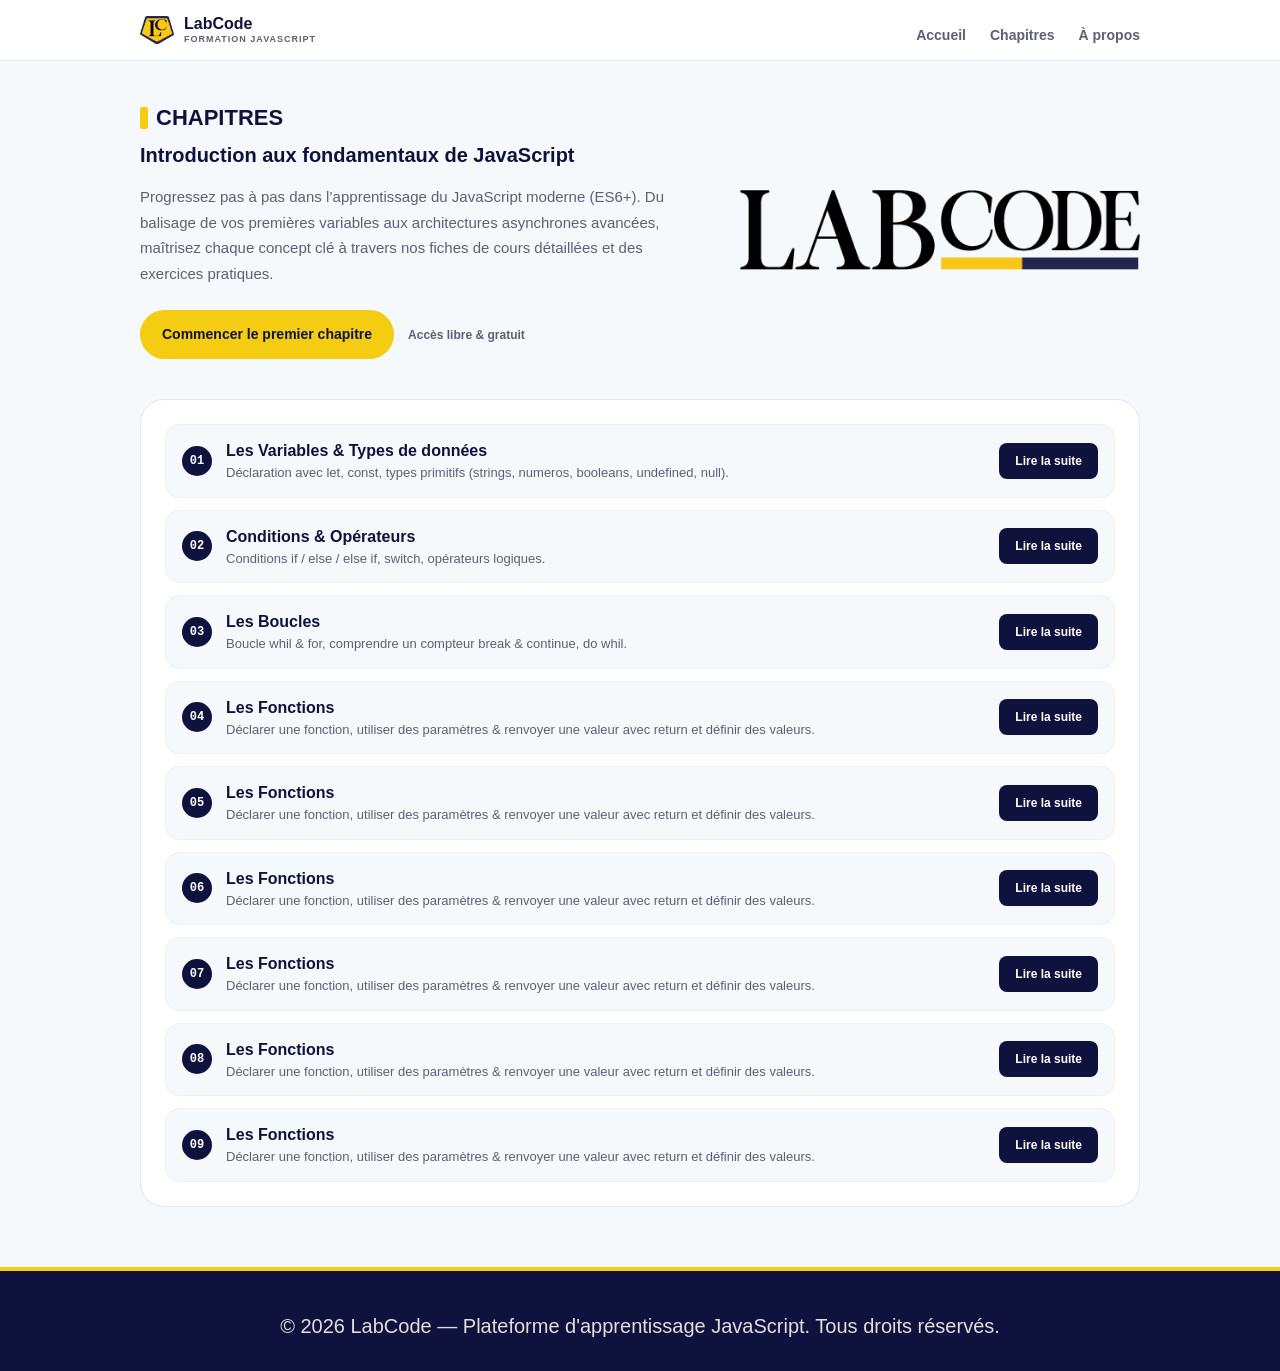
==== chapitre.html @ 1307b96b "Ajout de la structure" ====
<!DOCTYPE html>
<html lang="fr">
<head>
  <meta charset="utf-8">
  <meta name="viewport" content="width=device-width, initial-scale=1.0">
  <title>Formation JavaScript</title>
  <link rel="shortcut icon" href="./img/03-Logo_favicon.png" type="image/x-icon">
  <link rel="stylesheet" href="./chapitre.css">
</head>
<body>
<!-- Header -->
<header class="bg-header">
  <div class="header-interieur">
    <a class="logo" href="./index.html">
      <div class="logo-icon">
        <img src="./img/01-Logo.png" alt="logo">
      </div>
      <div class="logo-text">
        <span class="logo-titre">LabCode</span>
        <span class="logo-sous-titre">FORMATION JAVASCRIPT</span>
      </div>
    </a>
    <!-- Navigation -->
    <nav class="main-nav">
      <!-- Animation  du menu ul-link-->
      <a class="nav-link ul-link" href="./index.html">Accueil</a>
      <a class="nav-link ul-link" href="index.html">Chapitres</a>
      <a class="nav-link ul-link" href="#">À propos</a>
    </nav>
  </div>
</header>
<!-- main contenu -->
<main class="main-contenu">
  <!-- Hero -->
  <section class="hero">
    <div class="hero-gauche">
      <div class="hero-chtapitres">
        <div class="hero-titre-bar"></div>
        <h1 class="hero-titre">Chapitres</h1>
      </div>
      <h2 class="hero-sous-titre">Introduction aux fondamentaux de JavaScript</h2>
      <p class="hero-text">
        Progressez pas à pas dans l’apprentissage du JavaScript moderne (ES6+). Du balisage de vos premières variables aux architectures asynchrones avancées, maîtrisez chaque concept clé à travers nos fiches de cours détaillées et des exercices pratiques.
      </p>
      <div class="hero-cta">
        <a class="btn-Chapitres" href="#chapitre-01">
          <span>Commencer le premier chapitre</span>
        </a>
        <span class="hero-note">Accès libre &amp; gratuit</span>
      </div>
    </div>
    <!-- Logo à droite  -->
    <div class="hero-droite">
      <img src="./img/02-Logo.png" alt="">
    </div>
  </section>
  <!-- Liste des chapitres -->
  <section class="chapitres">
    <div class="chapitres-list" id="chapitres-list">
      <!-- Chapitre 01 -->
      <article class="chapitre-ranger" id="chapitre-01">
        <!-- Partie gauche  -->
        <div class="chapitre-main">
          <div class="chapitre-numero">01</div>
          <div>
            <h3 class="chapitre-titre">Les Variables &amp; Types de données</h3>
            <p class="chapitre-desc">Déclaration avec let, const, types primitifs (strings, numeros, booleans, undefined, null).</p>
          </div>
        </div>
        <!-- Partie droite Bouton  -->
          <a class="chapitre-btn" href="#">
            <span>Lire la suite</span>
          </a>
      </article>
      <!-- Chapitre 02 -->
      <article class="chapitre-ranger">
        <!-- Partie gauche  -->
        <div class="chapitre-main">
          <div class="chapitre-numero">02</div>
          <div>
            <h3 class="chapitre-titre">Conditions &amp; Opérateurs</h3>
            <p class="chapitre-desc">Conditions if / else / else if, switch, opérateurs logiques.</p>
          </div>
        </div>
        <!-- Partie droite Bouton  -->
          <a class="chapitre-btn" href="#">
            <span>Lire la suite</span>
          </a>
      </article>
      <!-- Chapitre 03 -->
      <article class="chapitre-ranger">
        <!-- Partie gauche  -->
        <div class="chapitre-main">
          <div class="chapitre-numero">03</div>
          <div>
            <h3 class="chapitre-titre">Les Boucles</h3>
            <p class="chapitre-desc">Boucle whil &amp; for, comprendre un compteur  break &amp; continue, do whil.</p>
          </div>
        </div>
        <!-- Partie droite Bouton  -->
          <a class="chapitre-btn" href="./Les_Chapitres/boucles.html">
            <span>Lire la suite</span>
          </a>
      </article>
            <!-- Chapitre 04 -->
      <article class="chapitre-ranger">
        <!-- Partie gauche  -->
        <div class="chapitre-main">
          <div class="chapitre-numero">04</div>
          <div>
            <h3 class="chapitre-titre">Les Fonctions</h3>
            <p class="chapitre-desc">Déclarer une fonction, utiliser des paramètres &amp; renvoyer une valeur avec return et définir des valeurs.</p>
          </div>
        </div>
        <!-- Partie droite Bouton  -->
          <a class="chapitre-btn" href="./Les_Chapitres/fonctions.html">
            <span>Lire la suite</span>
          </a>
      </article>
      <!-- Chapitre 05 -->
      <article class="chapitre-ranger">
        <!-- Partie gauche  -->
        <div class="chapitre-main">
          <div class="chapitre-numero">05</div>
          <div>
            <h3 class="chapitre-titre">Les Fonctions</h3>
            <p class="chapitre-desc">Déclarer une fonction, utiliser des paramètres &amp; renvoyer une valeur avec return et définir des valeurs.</p>
          </div>
        </div>
        <!-- Partie droite Bouton  -->
          <a class="chapitre-btn" href="#">
            <span>Lire la suite</span>
          </a>
      </article>
            <!-- Chapitre 06 -->
      <article class="chapitre-ranger">
        <!-- Partie gauche  -->
        <div class="chapitre-main">
          <div class="chapitre-numero">06</div>
          <div>
            <h3 class="chapitre-titre">Les Fonctions</h3>
            <p class="chapitre-desc">Déclarer une fonction, utiliser des paramètres &amp; renvoyer une valeur avec return et définir des valeurs.</p>
          </div>
        </div>
        <!-- Partie droite Bouton  -->
          <a class="chapitre-btn" href="#">
            <span>Lire la suite</span>
          </a>
      </article>
      <!-- Chapitre 07 -->
      <article class="chapitre-ranger">
        <!-- Partie gauche  -->
        <div class="chapitre-main">
          <div class="chapitre-numero">07</div>
          <div>
            <h3 class="chapitre-titre">Les Fonctions</h3>
            <p class="chapitre-desc">Déclarer une fonction, utiliser des paramètres &amp; renvoyer une valeur avec return et définir des valeurs.</p>
          </div>
        </div>
        <!-- Partie droite Bouton  -->
          <a class="chapitre-btn" href="#">
            <span>Lire la suite</span>
          </a>
      </article>
      <!-- Chapitre 08 -->
      <article class="chapitre-ranger">
        <!-- Partie gauche  -->
        <div class="chapitre-main">
          <div class="chapitre-numero">08</div>
          <div>
            <h3 class="chapitre-titre">Les Fonctions</h3>
            <p class="chapitre-desc">Déclarer une fonction, utiliser des paramètres &amp; renvoyer une valeur avec return et définir des valeurs.</p>
          </div>
        </div>
        <!-- Partie droite Bouton  -->
          <a class="chapitre-btn" href="#">
            <span>Lire la suite</span>
          </a>
      </article>
      <!-- Chapitre 09 -->
      <article class="chapitre-ranger">
        <!-- Partie gauche  -->
        <div class="chapitre-main">
          <div class="chapitre-numero">09</div>
          <div>
            <h3 class="chapitre-titre">Les Fonctions</h3>
            <p class="chapitre-desc">Déclarer une fonction, utiliser des paramètres &amp; renvoyer une valeur avec return et définir des valeurs.</p>
          </div>
        </div>
        <!-- Partie droite Bouton  -->
          <a class="chapitre-btn" href="#">
            <span>Lire la suite</span>
          </a>
      </article>
  </section>
</main>
<!-- Footer -->
<footer class="bg-footer">
  <div class="footer-interieur">
    <div class="footer-copyR">
      <p>© 2026 LabCode — Plateforme d'apprentissage JavaScript. Tous droits réservés.</p>
    </div>
  </div>
</footer>
</body>
</html>
---- chapitre.css ----
/* Riset */
* {
  margin: 0;
  padding: 0;
  box-sizing: border-box;
}

body {
  font-family: "Nunito Sans", Arial, sans-serif;
  background-color: #f6f9fc;
  color: #0f123c;
  line-height: 1.5;
}

/* Header */
.bg-header {
  background-color: #ffffff;
  border-bottom: 1px solid #e3e8ef;
  position: sticky;
  top: 0;
  z-index: 10;
}

.header-interieur {
  max-width: 1000px;
  margin: 0 auto;
  height: 60px;
  display: flex;
  justify-content: space-between;
  align-items: center;
}

/* Logo */
.logo {
  display: flex;
  align-items: center;
  gap: 10px;
}

a {
  text-decoration: none;
}

img {
  max-width: 100%;
  display: block;
}

.logo-icon img {
  width: 34px;
  height: auto;
}

.logo-text {
  display: flex;
  flex-direction: column;
}

.logo-titre {
  font-size: 16px;
  font-weight: 800;
  color: #0f123c;
  line-height: 1.2;
}

.logo-sous-titre {
  font-size: 9px;
  font-weight: 700;
  letter-spacing: 1px;
  color: #5b6075;
}

/* Navigation */
.main-nav {
  display: flex;
  gap: 24px;
}

.nav-link {
  font-size: 14px;
  font-weight: 600;
  color: #5b6075;
  padding: 18px 0 6px;
  border-bottom: 2px solid transparent;
}

.nav-link:hover {
  color: #0f123c;
}

/* Animation  du menu */
.ul-link {
    position: relative;
    display: inline-block;
}

.ul-link::after {
    content: "";
    position: absolute;
    bottom: -2px;
    left: 0;
    width: 100%;
    height: 2px;
    background: #f0bd00;
    transform: scaleX(0);
    transform-origin: right;
    transition: transform .3s ease;
}
.ul-link:hover::after {
    transform: scaleX(1);
    transform-origin: left;
}

/* Contenu */
.main-contenu {
  max-width: 1000px;
  margin: 0 auto;
  padding: 30px 0 60px;
}

/* Hero  */
.hero {
  display: flex;
  justify-content: space-between;
  align-items: center;
  gap: 40px;
  padding: 10px 0 40px;
}

.hero-gauche {
  width: 55%;
  animation: glisser 0.8s ease;
}

.hero-chtapitres {
  display: flex;
  align-items: center;
  gap: 8px;
}

.hero-titre-bar {
  width: 8px;
  height: 22px;
  background-color: #f4cc12;
  border-radius: 2px;
}

.hero-titre {
  font-size: 22px;
  font-weight: 800;
  text-transform: uppercase;
  color: #0f123c;
}

.hero-sous-titre {
  font-size: 20px;
  font-weight: 800;
  color: #0f123c;
  margin: 6px 0 14px;
}

.hero-text {
  font-size: 15px;
  color: #5b6075;
  line-height: 1.7;
  margin-bottom: 24px;
}

.hero-cta {
  display: flex;
  align-items: center;
  gap: 14px;
}

.btn-Chapitres {
  background-color: #f4cc12;
  color: #0f123c;
  font-size: 14px;
  font-weight: 800;
  padding: 14px 22px;
  border-radius: 30px;
  transition: background-color 0.3s;
}

.btn-Chapitres:hover {
  background-color: #ffdb2e;
  animation: pulsation 0.6s ease;
}

/* le bouton jaune effet */
@keyframes pulsation {
  0%   { transform: scale(1); }
  50%  { transform: scale(1.05); }
  100% { transform: scale(1); }
}

.hero-note {
  font-size: 12px;
  font-weight: 700;
  color: #5b6075;
}

/* Logo à droite */
.hero-droite {
  width: 40%;
  display: flex;
  justify-content: center;
  animation: apparition 1s ease;
}

.hero-right img {
  width: 360px;
  height: auto;
}

/* Liste des chapitres  */
.chapitres {
  background-color: #ffffff;
  border: 1px solid #e3e8ef;
  border-radius: 24px;
  padding: 24px;
}

.chapitres-list {
  display: flex;
  flex-direction: column;
  gap: 12px;
}

.chapitre-ranger {
  display: flex;
  justify-content: space-between;
  align-items: center;
  gap: 16px;
  background-color: #f6f9fc;
  border: 1px solid #edf0f5;
  border-radius: 14px;
  padding: 14px 16px;
  transition: transform 0.3s, box-shadow 0.3s;
  animation: apparition 0.6s ease both;
}

.chapitre-ranger:hover {
  transform: translateY(-3px);
  box-shadow: 0 6px 16px rgba(15, 18, 60, 0.12);
}

/* Chapitres effet*/
.chapitre-ranger:nth-child(1) { animation-delay: 0.1s; }
.chapitre-ranger:nth-child(2) { animation-delay: 0.2s; }
.chapitre-ranger:nth-child(3) { animation-delay: 0.3s; }
.chapitre-ranger:nth-child(4) { animation-delay: 0.4s; }
.chapitre-ranger:nth-child(5) { animation-delay: 0.5s; }
.chapitre-ranger:nth-child(6) { animation-delay: 0.6s; }
.chapitre-ranger:nth-child(7) { animation-delay: 0.7s; }
.chapitre-ranger:nth-child(8) { animation-delay: 0.8s; }
.chapitre-ranger:nth-child(9) { animation-delay: 0.9s; }

/* Partie gauche */
.chapitre-main {
  display: flex;
  align-items: center;
  gap: 14px;
}

.chapitre-numero {
  width: 30px;
  height: 30px;
  flex-shrink: 0;
  display: flex;
  justify-content: center;
  align-items: center;
  background-color: #0f123c;
  color: #ffffff;
  font-family: "Courier New", monospace;
  font-size: 12px;
  font-weight: 700;
  border-radius: 50%;
}

.chapitre-titre {
  font-size: 16px;
  font-weight: 800;
  color: #0f123c;
}

.chapitre-desc {
  font-size: 13px;
  color: #5b6075;
}

/* Partie droite Bouton */
.chapitre-btn {
  display: flex;
  align-items: center;
  gap: 16px;
  background-color: #0f123c;
  color: #ffffff;
  font-size: 12px;
  font-weight: 800;
  padding: 9px 16px;
  border-radius: 8px;
  white-space: nowrap;
  transition: background-color 0.3s, color 0.3s;
}

.chapitre-btn:hover {
  background-color: #f4cc12;
  color: #0f123c;
}

/* Apparition effet */
@keyframes apparition {
  from {
    opacity: 0;
    transform: translateY(20px);
  }
  to {
    opacity: 1;
    transform: translateY(0);
  }
}

/* effet gauche */
@keyframes glisser {
  from {
    opacity: 0;
    transform: translateX(-30px);
  }
  to {
    opacity: 1;
    transform: translateX(0);
  }
}

/* Footer */
.bg-footer {
  background-color: #0f123c;
  border-top: 4px solid #f4cc12;
  padding: 40px 20px 30px;
}

.footer-interieur {
  max-width: 1000px;
  margin: 0 auto;
  display: flex;
  flex-direction: column;
  align-items: center;
  gap: 16px;
}

.footer-copyR p {
  font-size: 20px;
  color: #dfdfdf;
  text-align: center;
}
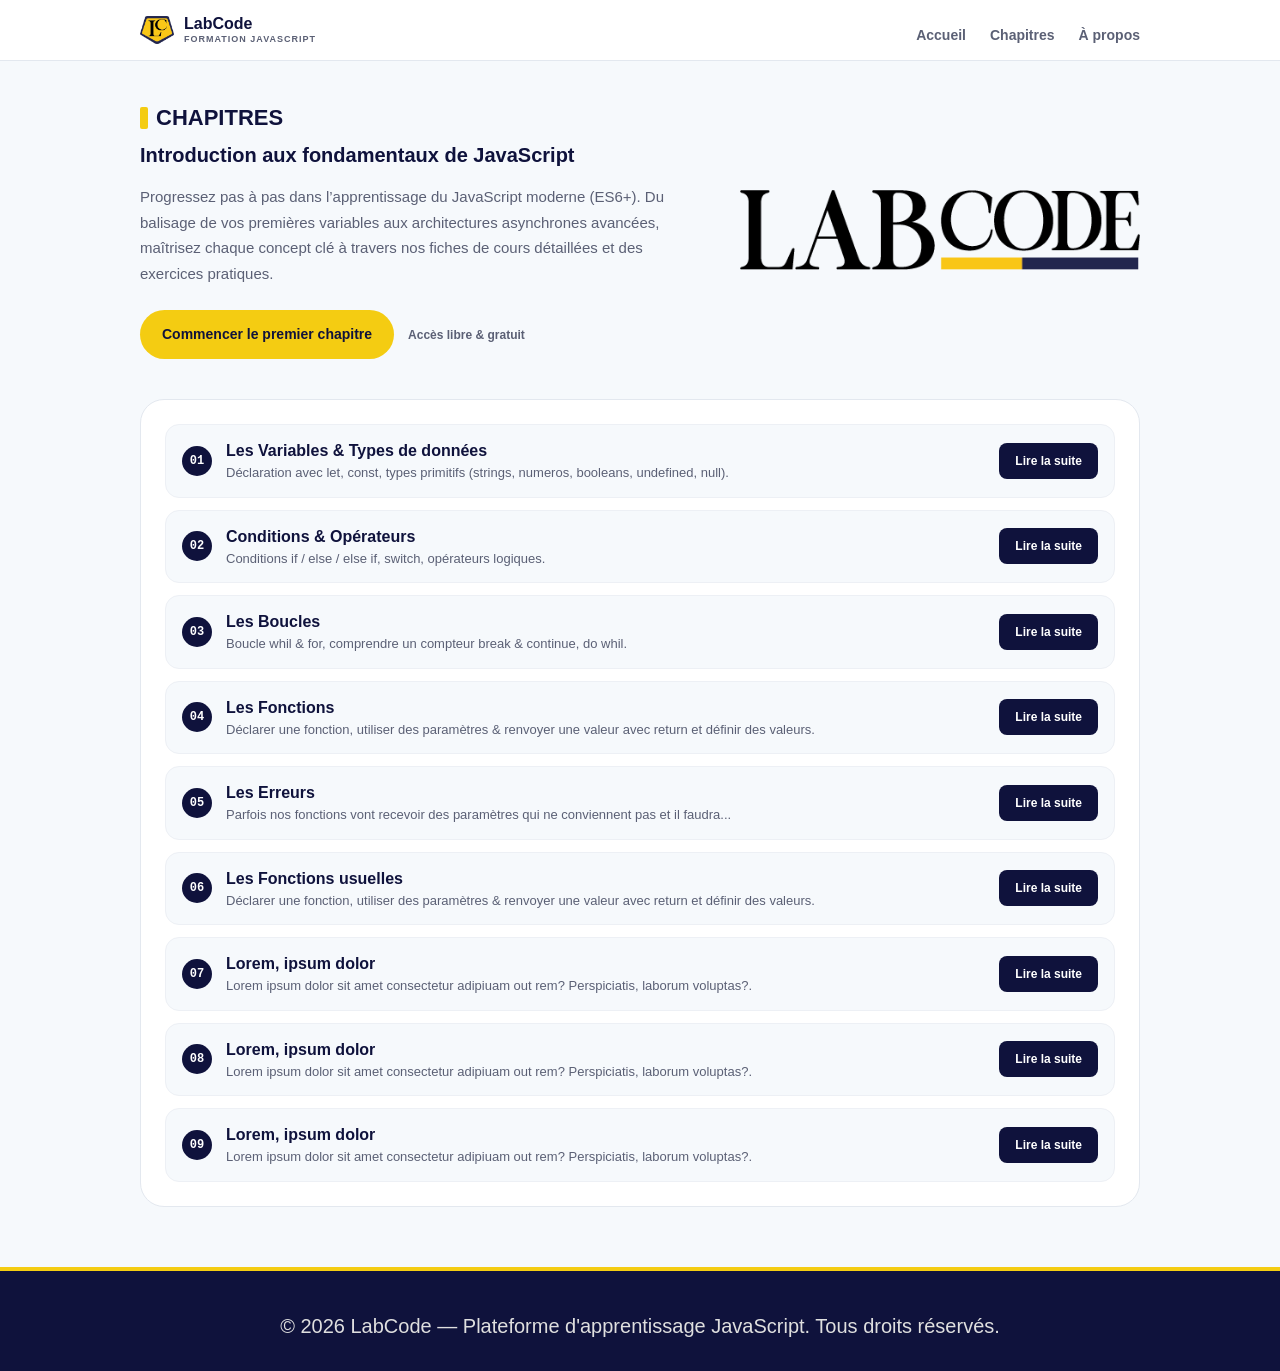
==== commit 7616d7ff: "finalisation de projet" ====
--- a/chapitre.html
+++ b/chapitre.html
@@ -4,8 +4,10 @@
   <meta charset="utf-8">
   <meta name="viewport" content="width=device-width, initial-scale=1.0">
   <title>Formation JavaScript</title>
+  <!-- Favicon -->
   <link rel="shortcut icon" href="./img/03-Logo_favicon.png" type="image/x-icon">
-  <link rel="stylesheet" href="./chapitre.css">
+  <!-- css -->
+  <link rel="stylesheet" href="./css/chapitre.css">
 </head>
 <body>
 <!-- Header -->
@@ -24,8 +26,8 @@
     <nav class="main-nav">
       <!-- Animation  du menu ul-link-->
       <a class="nav-link ul-link" href="./index.html">Accueil</a>
-      <a class="nav-link ul-link" href="index.html">Chapitres</a>
-      <a class="nav-link ul-link" href="#">À propos</a>
+      <a class="nav-link ul-link" href="./chapitre.html">Chapitres</a>
+      <a class="nav-link ul-link" href="./Apropos.html">À propos</a>
     </nav>
   </div>
 </header>
@@ -43,7 +45,7 @@
         Progressez pas à pas dans l’apprentissage du JavaScript moderne (ES6+). Du balisage de vos premières variables aux architectures asynchrones avancées, maîtrisez chaque concept clé à travers nos fiches de cours détaillées et des exercices pratiques.
       </p>
       <div class="hero-cta">
-        <a class="btn-Chapitres" href="#chapitre-01">
+        <a class="btn-Chapitres" href="./Les_Cours/variable.html">
           <span>Commencer le premier chapitre</span>
         </a>
         <span class="hero-note">Accès libre &amp; gratuit</span>
@@ -68,7 +70,7 @@
           </div>
         </div>
         <!-- Partie droite Bouton  -->
-          <a class="chapitre-btn" href="#">
+          <a class="chapitre-btn" href="./Les_Cours/variable.html">
             <span>Lire la suite</span>
           </a>
       </article>
@@ -83,7 +85,7 @@
           </div>
         </div>
         <!-- Partie droite Bouton  -->
-          <a class="chapitre-btn" href="#">
+          <a class="chapitre-btn" href="./Les_Cours/condition.html">
             <span>Lire la suite</span>
           </a>
       </article>
@@ -98,7 +100,7 @@
           </div>
         </div>
         <!-- Partie droite Bouton  -->
-          <a class="chapitre-btn" href="./Les_Chapitres/boucles.html">
+          <a class="chapitre-btn" href="./Les_Cours/boucles.html">
             <span>Lire la suite</span>
           </a>
       </article>
@@ -113,7 +115,7 @@
           </div>
         </div>
         <!-- Partie droite Bouton  -->
-          <a class="chapitre-btn" href="./Les_Chapitres/fonctions.html">
+          <a class="chapitre-btn" href="./Les_Cours/fonctions.html">
             <span>Lire la suite</span>
           </a>
       </article>
@@ -123,23 +125,53 @@
         <div class="chapitre-main">
           <div class="chapitre-numero">05</div>
           <div>
-            <h3 class="chapitre-titre">Les Fonctions</h3>
+            <h3 class="chapitre-titre">Les Erreurs</h3>
+            <p class="chapitre-desc">Parfois nos fonctions vont recevoir des paramètres qui ne conviennent pas et il faudra...</p>
+          </div>
+        </div>
+        <!-- Partie droite Bouton  -->
+          <a class="chapitre-btn" href="./Les_Cours/erreurs.html">
+            <span>Lire la suite</span>
+          </a>
+      </article>
+            <!-- Chapitre 06 -->
+      <article class="chapitre-ranger">
+        <!-- Partie gauche  -->
+        <div class="chapitre-main">
+          <div class="chapitre-numero">06</div>
+          <div>
+            <h3 class="chapitre-titre">Les Fonctions usuelles</h3>
             <p class="chapitre-desc">Déclarer une fonction, utiliser des paramètres &amp; renvoyer une valeur avec return et définir des valeurs.</p>
           </div>
         </div>
         <!-- Partie droite Bouton  -->
+          <a class="chapitre-btn" href="./Les_Cours/fonctions_usuelles.html">
+            <span>Lire la suite</span>
+          </a>
+      </article>
+      <!-- Chapitre 07 -->
+      <article class="chapitre-ranger">
+        <!-- Partie gauche  -->
+        <div class="chapitre-main">
+          <div class="chapitre-numero">07</div>
+          <div>
+            <h3 class="chapitre-titre">Lorem, ipsum dolor </h3>
+            <p class="chapitre-desc">Lorem ipsum dolor sit amet consectetur adipiuam out rem? Perspiciatis, laborum voluptas?.</p>
+          </div>
+        </div>
+        <!-- Partie droite Bouton  -->
           <a class="chapitre-btn" href="#">
             <span>Lire la suite</span>
           </a>
       </article>
-            <!-- Chapitre 06 -->
-      <article class="chapitre-ranger">
-        <!-- Partie gauche  -->
-        <div class="chapitre-main">
-          <div class="chapitre-numero">06</div>
-          <div>
-            <h3 class="chapitre-titre">Les Fonctions</h3>
-            <p class="chapitre-desc">Déclarer une fonction, utiliser des paramètres &amp; renvoyer une valeur avec return et définir des valeurs.</p>
+      <!-- Chapitre 08 -->
+      <article class="chapitre-ranger">
+        <!-- Partie gauche  -->
+        <div class="chapitre-main">
+          <div class="chapitre-numero">08</div>
+          <div>
+            <h3 class="chapitre-titre">Lorem, ipsum dolor </h3>
+            <p class="chapitre-desc">Lorem ipsum dolor sit amet consectetur adipiuam out rem? Perspiciatis, laborum voluptas?.</p>
           </div>
         </div>
         <!-- Partie droite Bouton  -->
@@ -147,44 +179,14 @@
             <span>Lire la suite</span>
           </a>
       </article>
-      <!-- Chapitre 07 -->
-      <article class="chapitre-ranger">
-        <!-- Partie gauche  -->
-        <div class="chapitre-main">
-          <div class="chapitre-numero">07</div>
-          <div>
-            <h3 class="chapitre-titre">Les Fonctions</h3>
-            <p class="chapitre-desc">Déclarer une fonction, utiliser des paramètres &amp; renvoyer une valeur avec return et définir des valeurs.</p>
-          </div>
-        </div>
-        <!-- Partie droite Bouton  -->
-          <a class="chapitre-btn" href="#">
-            <span>Lire la suite</span>
-          </a>
-      </article>
-      <!-- Chapitre 08 -->
-      <article class="chapitre-ranger">
-        <!-- Partie gauche  -->
-        <div class="chapitre-main">
-          <div class="chapitre-numero">08</div>
-          <div>
-            <h3 class="chapitre-titre">Les Fonctions</h3>
-            <p class="chapitre-desc">Déclarer une fonction, utiliser des paramètres &amp; renvoyer une valeur avec return et définir des valeurs.</p>
-          </div>
-        </div>
-        <!-- Partie droite Bouton  -->
-          <a class="chapitre-btn" href="#">
-            <span>Lire la suite</span>
-          </a>
-      </article>
       <!-- Chapitre 09 -->
       <article class="chapitre-ranger">
         <!-- Partie gauche  -->
         <div class="chapitre-main">
           <div class="chapitre-numero">09</div>
           <div>
-            <h3 class="chapitre-titre">Les Fonctions</h3>
-            <p class="chapitre-desc">Déclarer une fonction, utiliser des paramètres &amp; renvoyer une valeur avec return et définir des valeurs.</p>
+            <h3 class="chapitre-titre">Lorem, ipsum dolor </h3>
+            <p class="chapitre-desc">Lorem ipsum dolor sit amet consectetur adipiuam out rem? Perspiciatis, laborum voluptas?.</p>
           </div>
         </div>
         <!-- Partie droite Bouton  -->
--- a/css/chapitre.css
+++ b/css/chapitre.css
@@ -0,0 +1,356 @@
+/* Riset */
+* {
+  margin: 0;
+  padding: 0;
+  box-sizing: border-box;
+}
+
+body {
+  font-family: "Nunito Sans", Arial, sans-serif;
+  background-color: #f6f9fc;
+  color: #0f123c;
+  line-height: 1.5;
+}
+
+/* Header */
+.bg-header {
+  background-color: #ffffff;
+  border-bottom: 1px solid #e3e8ef;
+  position: sticky;
+  top: 0;
+  z-index: 10;
+}
+
+.header-interieur {
+  max-width: 1000px;
+  margin: 0 auto;
+  height: 60px;
+  display: flex;
+  justify-content: space-between;
+  align-items: center;
+}
+
+/* Logo */
+.logo {
+  display: flex;
+  align-items: center;
+  gap: 10px;
+}
+
+a {
+  text-decoration: none;
+}
+
+img {
+  max-width: 100%;
+  display: block;
+}
+
+.logo-icon img {
+  width: 34px;
+  height: auto;
+}
+
+.logo-text {
+  display: flex;
+  flex-direction: column;
+}
+
+.logo-titre {
+  font-size: 16px;
+  font-weight: 800;
+  color: #0f123c;
+  line-height: 1.2;
+}
+
+.logo-sous-titre {
+  font-size: 9px;
+  font-weight: 700;
+  letter-spacing: 1px;
+  color: #5b6075;
+}
+
+/* Navigation */
+.main-nav {
+  display: flex;
+  gap: 24px;
+}
+
+.nav-link {
+  font-size: 14px;
+  font-weight: 600;
+  color: #5b6075;
+  padding: 18px 0 6px;
+  border-bottom: 2px solid transparent;
+}
+
+.nav-link:hover {
+  color: #0f123c;
+}
+
+/* Animation  du menu */
+.ul-link {
+    position: relative;
+    display: inline-block;
+}
+
+.ul-link::after {
+    content: "";
+    position: absolute;
+    bottom: -2px;
+    left: 0;
+    width: 100%;
+    height: 2px;
+    background: #f0bd00;
+    transform: scaleX(0);
+    transform-origin: right;
+    transition: transform .3s ease;
+}
+.ul-link:hover::after {
+    transform: scaleX(1);
+    transform-origin: left;
+}
+
+/* Contenu */
+.main-contenu {
+  max-width: 1000px;
+  margin: 0 auto;
+  padding: 30px 0 60px;
+}
+
+/* Hero  */
+.hero {
+  display: flex;
+  justify-content: space-between;
+  align-items: center;
+  gap: 40px;
+  padding: 10px 0 40px;
+}
+
+.hero-gauche {
+  width: 55%;
+  animation: glisser 0.8s ease;
+}
+
+.hero-chtapitres {
+  display: flex;
+  align-items: center;
+  gap: 8px;
+}
+
+.hero-titre-bar {
+  width: 8px;
+  height: 22px;
+  background-color: #f4cc12;
+  border-radius: 2px;
+}
+
+.hero-titre {
+  font-size: 22px;
+  font-weight: 800;
+  text-transform: uppercase;
+  color: #0f123c;
+}
+
+.hero-sous-titre {
+  font-size: 20px;
+  font-weight: 800;
+  color: #0f123c;
+  margin: 6px 0 14px;
+}
+
+.hero-text {
+  font-size: 15px;
+  color: #5b6075;
+  line-height: 1.7;
+  margin-bottom: 24px;
+}
+
+.hero-cta {
+  display: flex;
+  align-items: center;
+  gap: 14px;
+}
+
+.btn-Chapitres {
+  background-color: #f4cc12;
+  color: #0f123c;
+  font-size: 14px;
+  font-weight: 800;
+  padding: 14px 22px;
+  border-radius: 30px;
+  transition: background-color 0.3s;
+}
+
+.btn-Chapitres:hover {
+  background-color: #ffdb2e;
+  animation: pulsation 0.6s ease;
+}
+
+/* le bouton jaune effet */
+@keyframes pulsation {
+  0%   { transform: scale(1); }
+  50%  { transform: scale(1.05); }
+  100% { transform: scale(1); }
+}
+
+.hero-note {
+  font-size: 12px;
+  font-weight: 700;
+  color: #5b6075;
+}
+
+/* Logo à droite */
+.hero-droite {
+  width: 40%;
+  display: flex;
+  justify-content: center;
+  animation: apparition 1s ease;
+}
+
+.hero-right img {
+  width: 360px;
+  height: auto;
+}
+
+/* Liste des chapitres  */
+.chapitres {
+  background-color: #ffffff;
+  border: 1px solid #e3e8ef;
+  border-radius: 24px;
+  padding: 24px;
+}
+
+.chapitres-list {
+  display: flex;
+  flex-direction: column;
+  gap: 12px;
+}
+
+.chapitre-ranger {
+  display: flex;
+  justify-content: space-between;
+  align-items: center;
+  gap: 16px;
+  background-color: #f6f9fc;
+  border: 1px solid #edf0f5;
+  border-radius: 14px;
+  padding: 14px 16px;
+  transition: transform 0.3s, box-shadow 0.3s;
+  animation: apparition 0.6s ease both;
+}
+
+.chapitre-ranger:hover {
+  transform: translateY(-3px);
+  box-shadow: 0 6px 16px rgba(15, 18, 60, 0.12);
+}
+
+/* Chapitres effet*/
+.chapitre-ranger:nth-child(1) { animation-delay: 0.1s; }
+.chapitre-ranger:nth-child(2) { animation-delay: 0.2s; }
+.chapitre-ranger:nth-child(3) { animation-delay: 0.3s; }
+.chapitre-ranger:nth-child(4) { animation-delay: 0.4s; }
+.chapitre-ranger:nth-child(5) { animation-delay: 0.5s; }
+.chapitre-ranger:nth-child(6) { animation-delay: 0.6s; }
+.chapitre-ranger:nth-child(7) { animation-delay: 0.7s; }
+.chapitre-ranger:nth-child(8) { animation-delay: 0.8s; }
+.chapitre-ranger:nth-child(9) { animation-delay: 0.9s; }
+
+/* Partie gauche */
+.chapitre-main {
+  display: flex;
+  align-items: center;
+  gap: 14px;
+}
+
+.chapitre-numero {
+  width: 30px;
+  height: 30px;
+  flex-shrink: 0;
+  display: flex;
+  justify-content: center;
+  align-items: center;
+  background-color: #0f123c;
+  color: #ffffff;
+  font-family: "Courier New", monospace;
+  font-size: 12px;
+  font-weight: 700;
+  border-radius: 50%;
+}
+
+.chapitre-titre {
+  font-size: 16px;
+  font-weight: 800;
+  color: #0f123c;
+}
+
+.chapitre-desc {
+  font-size: 13px;
+  color: #5b6075;
+}
+
+/* Partie droite Bouton */
+.chapitre-btn {
+  display: flex;
+  align-items: center;
+  gap: 16px;
+  background-color: #0f123c;
+  color: #ffffff;
+  font-size: 12px;
+  font-weight: 800;
+  padding: 9px 16px;
+  border-radius: 8px;
+  white-space: nowrap;
+  transition: background-color 0.3s, color 0.3s;
+}
+
+.chapitre-btn:hover {
+  background-color: #f4cc12;
+  color: #0f123c;
+}
+
+/* Apparition effet */
+@keyframes apparition {
+  from {
+    opacity: 0;
+    transform: translateY(20px);
+  }
+  to {
+    opacity: 1;
+    transform: translateY(0);
+  }
+}
+
+/* effet gauche */
+@keyframes glisser {
+  from {
+    opacity: 0;
+    transform: translateX(-30px);
+  }
+  to {
+    opacity: 1;
+    transform: translateX(0);
+  }
+}
+
+/* Footer */
+.bg-footer {
+  background-color: #0f123c;
+  border-top: 4px solid #f4cc12;
+  padding: 40px 20px 30px;
+}
+
+.footer-interieur {
+  max-width: 1000px;
+  margin: 0 auto;
+  display: flex;
+  flex-direction: column;
+  align-items: center;
+  gap: 16px;
+}
+
+.footer-copyR p {
+  font-size: 20px;
+  color: #dfdfdf;
+  text-align: center;
+}
